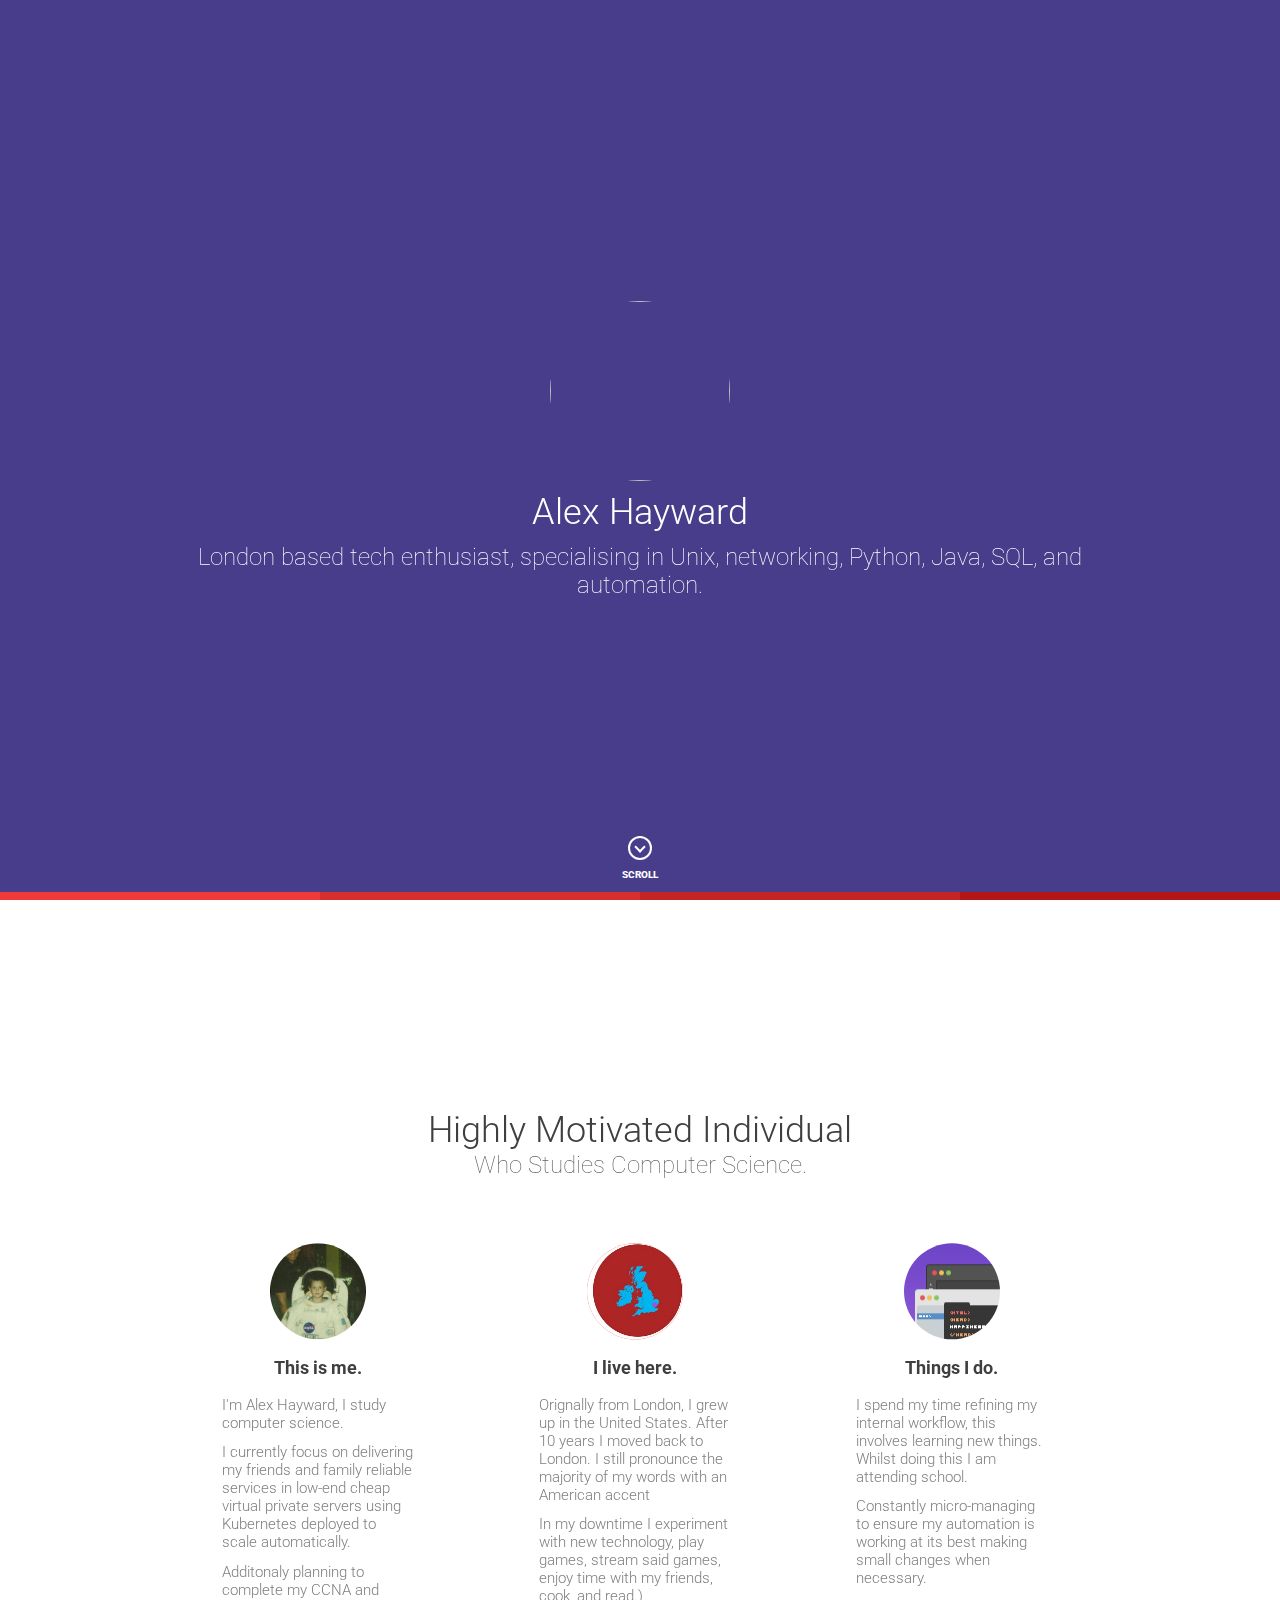
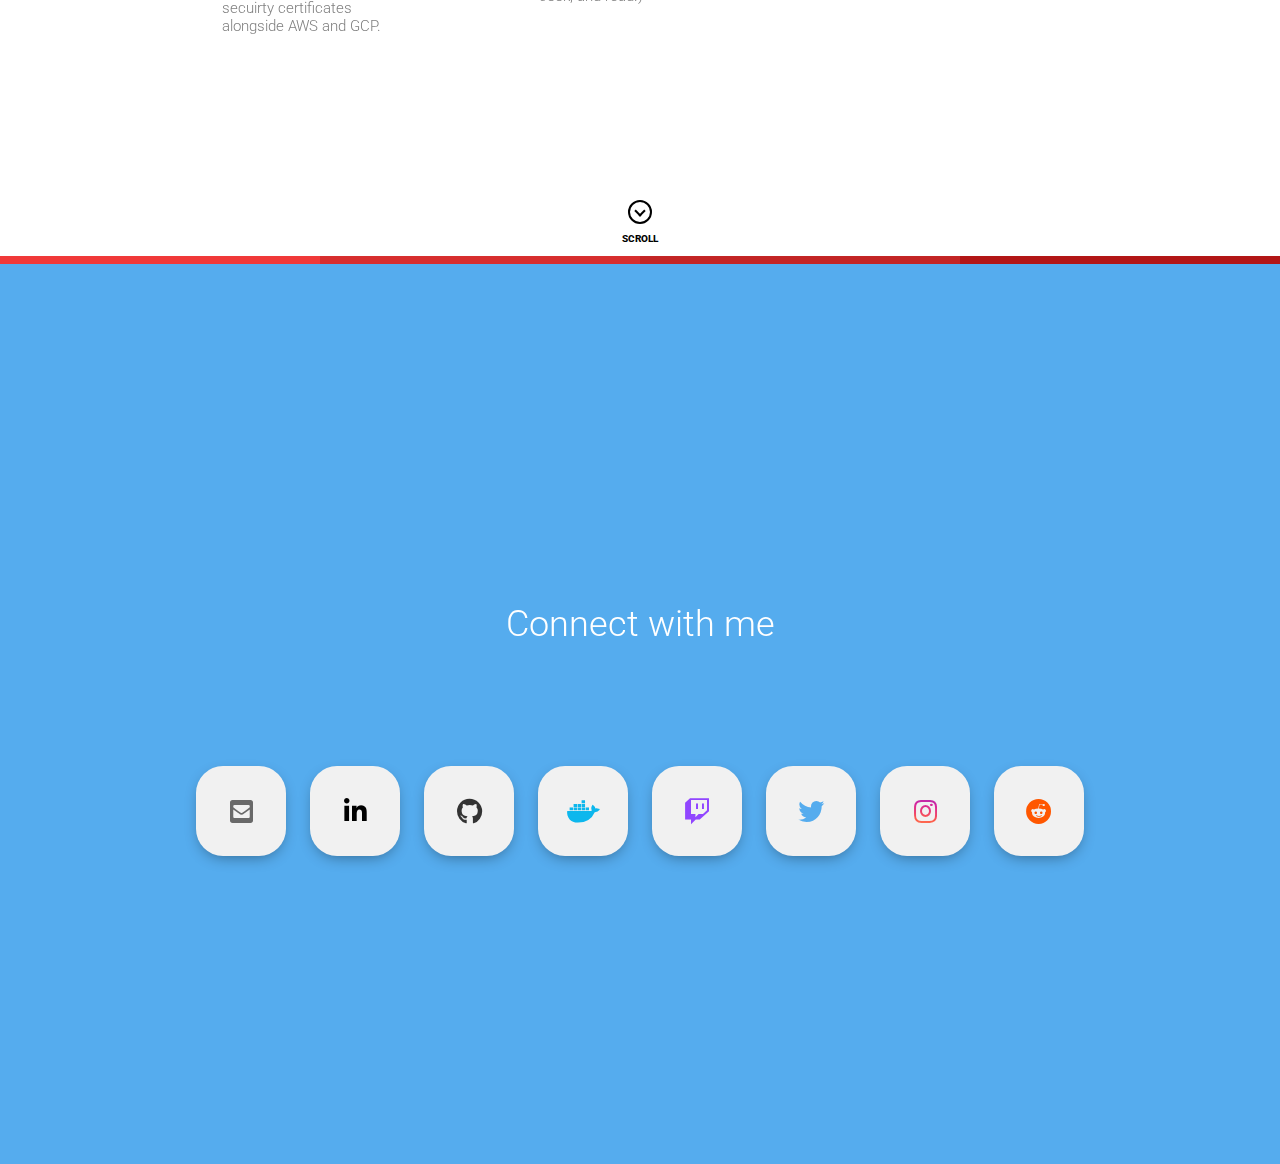
==== index.html @ 562342d7 "Add files via upload" ====
<!DOCTYPE html>
<html><head>
        <meta charset="UTF-8">
        <meta http-equiv="Content-Type" content="text/html; charset=UTF-8">
		<meta name="viewport" content="width=device-width,initial-scale=1">
		<title>Alex Hayward</title>
		
<meta property="og:site_name" content="Alex Hayward"/>
<meta property="og:title" content="Alex Hayward"/>
<meta property="og:url" content="https://www.alexhayward.me"/>
<meta property="og:type" content="website"/>
<meta property="og:description" content="Alex Hayward's website"/>
<meta itemprop="name" content="Alex Hayward"/>
<meta itemprop="url" content="https://www.alexhayward.me"/>
<meta itemprop="description" content="Alex Hayward's website"/>
<meta name="twitter:title" content="Alex Hayward"/>
<meta name="twitter:url" content="https://www.alexhayward.me"/>
<meta name="twitter:card" content="summary"/>
<meta name="twitter:description" content="Alex Hayward's website"/>
<meta name="description" content="Alex Hayward's website"/>
		
		

		<script src="Alex%20Hayward_files/analytics.js" async=""></script><script async="" src="Alex%20Hayward_files/analytics.js"></script><script src="Alex%20Hayward_files/jquery.js"></script>
		<script src="Alex%20Hayward_files/scroll.js"></script>
		<link rel="stylesheet" href="Alex%20Hayward_files/style.css">
		<link rel="stylesheet" href="https://use.fontawesome.com/releases/v5.4.1/css/all.css">
		<link rel="apple-touch-icon" sizes="57x57" href="https://i.imgur.com/lfGLzyb.png">
		<link rel="apple-touch-icon" sizes="60x60" href="https://i.imgur.com/lfGLzyb.png">
		<link rel="apple-touch-icon" sizes="72x72" href="https://i.imgur.com/lfGLzyb.png">
		<link rel="apple-touch-icon" sizes="76x76" href="https://i.imgur.com/lfGLzyb.png">
		<link rel="apple-touch-icon" sizes="114x114" href="https://i.imgur.com/lfGLzyb.png">
		<link rel="apple-touch-icon" sizes="120x120" href="https://i.imgur.com/lfGLzyb.png">
		<link rel="apple-touch-icon" sizes="144x144" href="https://i.imgur.com/lfGLzyb.png">
		<link rel="apple-touch-icon" sizes="152x152" href="https://i.imgur.com/lfGLzyb.png">
		<link rel="apple-touch-icon" sizes="180x180" href="https://i.imgur.com/lfGLzyb.png">
		<link rel="icon" type="image/png" sizes="192x192" href="https://i.imgur.com/lfGLzyb.png">
		<link rel="icon" type="image/png" sizes="32x32" href="https://i.imgur.com/lfGLzyb.png">
		<link rel="icon" type="image/png" sizes="96x96" href="https://i.imgur.com/lfGLzyb.png">
		<link rel="icon" type="image/png" sizes="16x16" href="https://i.imgur.com/lfGLzyb.png">
		<meta name="msapplication-TileColor" content="#18B68C">
		<meta name="msapplication-TileImage" content="/ms-icon-144x144.png">
		
	</head>
	<body class="tk-proxima-nova">
		<div id="home" class="page">
			<div class="container">
				<div class="vertical">
					<div id="logo">
							<img src="https://i.imgur.com/oc1xxhk.jpg" height="180" width="180">
					</div>
					<h1 style="color:white">Alex Hayward</h1>
					<h2 style="color:white">London based tech enthusiast, specialising in Unix, networking, Python, Java, SQL, and automation. </h2>
				</div>
			</div>
			<a href="#about" class="jk">
				<div class="bottom" style="color:white">
					<div class="scroll-down">
						<span id="chevron" class="chevron bottom"></span>
					</div>
					Scroll
					<div class="strip">
						<div class="red a"></div>
						<div class="red b"></div>
						<div class="red c"></div>
						<div class="red d"></div>
						<div class="red c"></div>
						<div class="red b"></div>
						<div class="red a"></div>
						<div class="red b"></div>
						<div class="red c"></div>
						<div class="red d"></div>
					</div>
				</div>
			</a>
		</div>
		<div id="about" class="page">
			<div class="container">
				<div class="a-vertical">
				<!--<h1>I <span class="cross">make</span> <span class="highlight">fix</span> stuff,</h1>-->
				<h1>Highly Motivated Individual</h1>
				<h2>Who Studies Computer Science.</h2>
					<ul class="sections">
						<li id="about-me">
							<div class="icon">
								<img id="me" src="Alex%20Hayward_files/me.png">
							</div>
							<h3>This is me.</h3>
							<div class="content">
								<p>I'm Alex Hayward, I study computer science.</p>
								<p>I currently focus on delivering my friends and family reliable services in low-end cheap virtual private servers using Kubernetes deployed to scale automatically.</p>
								<p>Additonaly planning to complete my CCNA and secuirty certificates alongside AWS and GCP. </p>
							</div>
						</li>
						<li id="about-location">
							<div class="icon">
								<img id="location" src="Alex%20Hayward_files/location.png">
								<div class="marker"></div>
							</div>
							<h3>I live here.</h3>
							<div class="content">
                                <p>Orignally from London, I grew up in the United States. After 10 years I moved back to London. I still pronounce the majority of my words with an American accent</p>
								<p>In my downtime I experiment with new technology, play games, stream said games, enjoy time with my friends, cook, and read.) </p>
                                
							</div>
						</li>
						<li id="about-do">
							<div class="icon">
								<img id="screen-demo" src="Alex%20Hayward_files/do.png">
							</div>
							<h3>Things I do.</h3>
							<div class="content">
								<p>I spend my time refining my internal workflow, this involves learning new things. Whilst doing this I am attending school.  </p>
							
								<p>Constantly micro-managing to ensure my automation is working at its best making small changes when necessary. </p>
								
							</div>
						</li>
					</ul>      
				</div>
			</div>
            
            
              <a href="#twitter" class="jk">
				<div class="bottom" style="color:black">
					<div class="scroll-down1">
						<span id="chevron1" class="chevron bottom"></span>
					</div>
					Scroll
					<div class="strip">
						<div class="red a"></div>
						<div class="red b"></div>
						<div class="red c"></div>
						<div class="red d"></div>
						<div class="red c"></div>
						<div class="red b"></div>
						<div class="red a"></div>
						<div class="red b"></div>
						<div class="red c"></div>
						<div class="red d"></div>
					</div>
				</div>
			</a>
            
            
            
            
        </div>

		<div id="twitter" class="page">
			<div class="container">
				<div class="t-vertical">
					
					
					<h1>Connect with me</h1>
                    <h2> </h2>
					<div class="middle">
					  <a class="btn" target="_blank"  href="mailto:%20alex@alexhayward.me">
						<i class="fas fa-envelope-square"></i> 
					  </a>
					  <a class="btn" target="_blank" href="https://www.linkedin.com/in/alexjhayward/">
						<i class="fab fa-linkedin-in"></i>
					  </a>
					  <a class="btn" target="_blank" href="https://github.com/Ducksonspeed">
						<i class="fab fa-github"></i>
					  </a>
					  <a class="btn" target="_blank" href="https://hub.docker.com/u/dishcleaner">
						<i class="fab fa-docker"></i>
					  </a>
					  <a class="btn" target="_blank" href="https://www.twitch.tv/ducksonspeeed">
						<i class="fab fa-twitch"></i>
					  </a>
					  <a class="btn" target="_blank" href="https://twitter.com/Ducksonspeed">
					  <i class="fab fa-twitter"></i>
					  </a>
					  <a class="btn" target="_blank" href="https://www.instagram.com/alex_hayward96/">
					  <i class="fab fa-instagram"></i>
					  </a>
					  <a class="btn" target="_blank" href="https://www.reddit.com/user/Ducksonspeed/">
					  <i class="fab fa-reddit"></i>
					  </a>
					</div>
					  
				</div>
			</div>
		</div>
		<!--
		<div id="footer">
			<div class="container">
				<div class="vertical">
					<p>whatup</p>
				</div>
			</div>
		</div>
	-->
		

		<script>
		  (function(i,s,o,g,r,a,m){i['GoogleAnalyticsObject']=r;i[r]=i[r]||function(){
		  (i[r].q=i[r].q||[]).push(arguments)},i[r].l=1*new Date();a=s.createElement(o),
		  m=s.getElementsByTagName(o)[0];a.async=1;a.src=g;m.parentNode.insertBefore(a,m)
		  })(window,document,'script','//www.google-analytics.com/analytics.js','ga');
		  ga('create', 'UA-60052556-1', 'auto');
		  ga('send', 'pageview');
		</script>
	
</body></html>
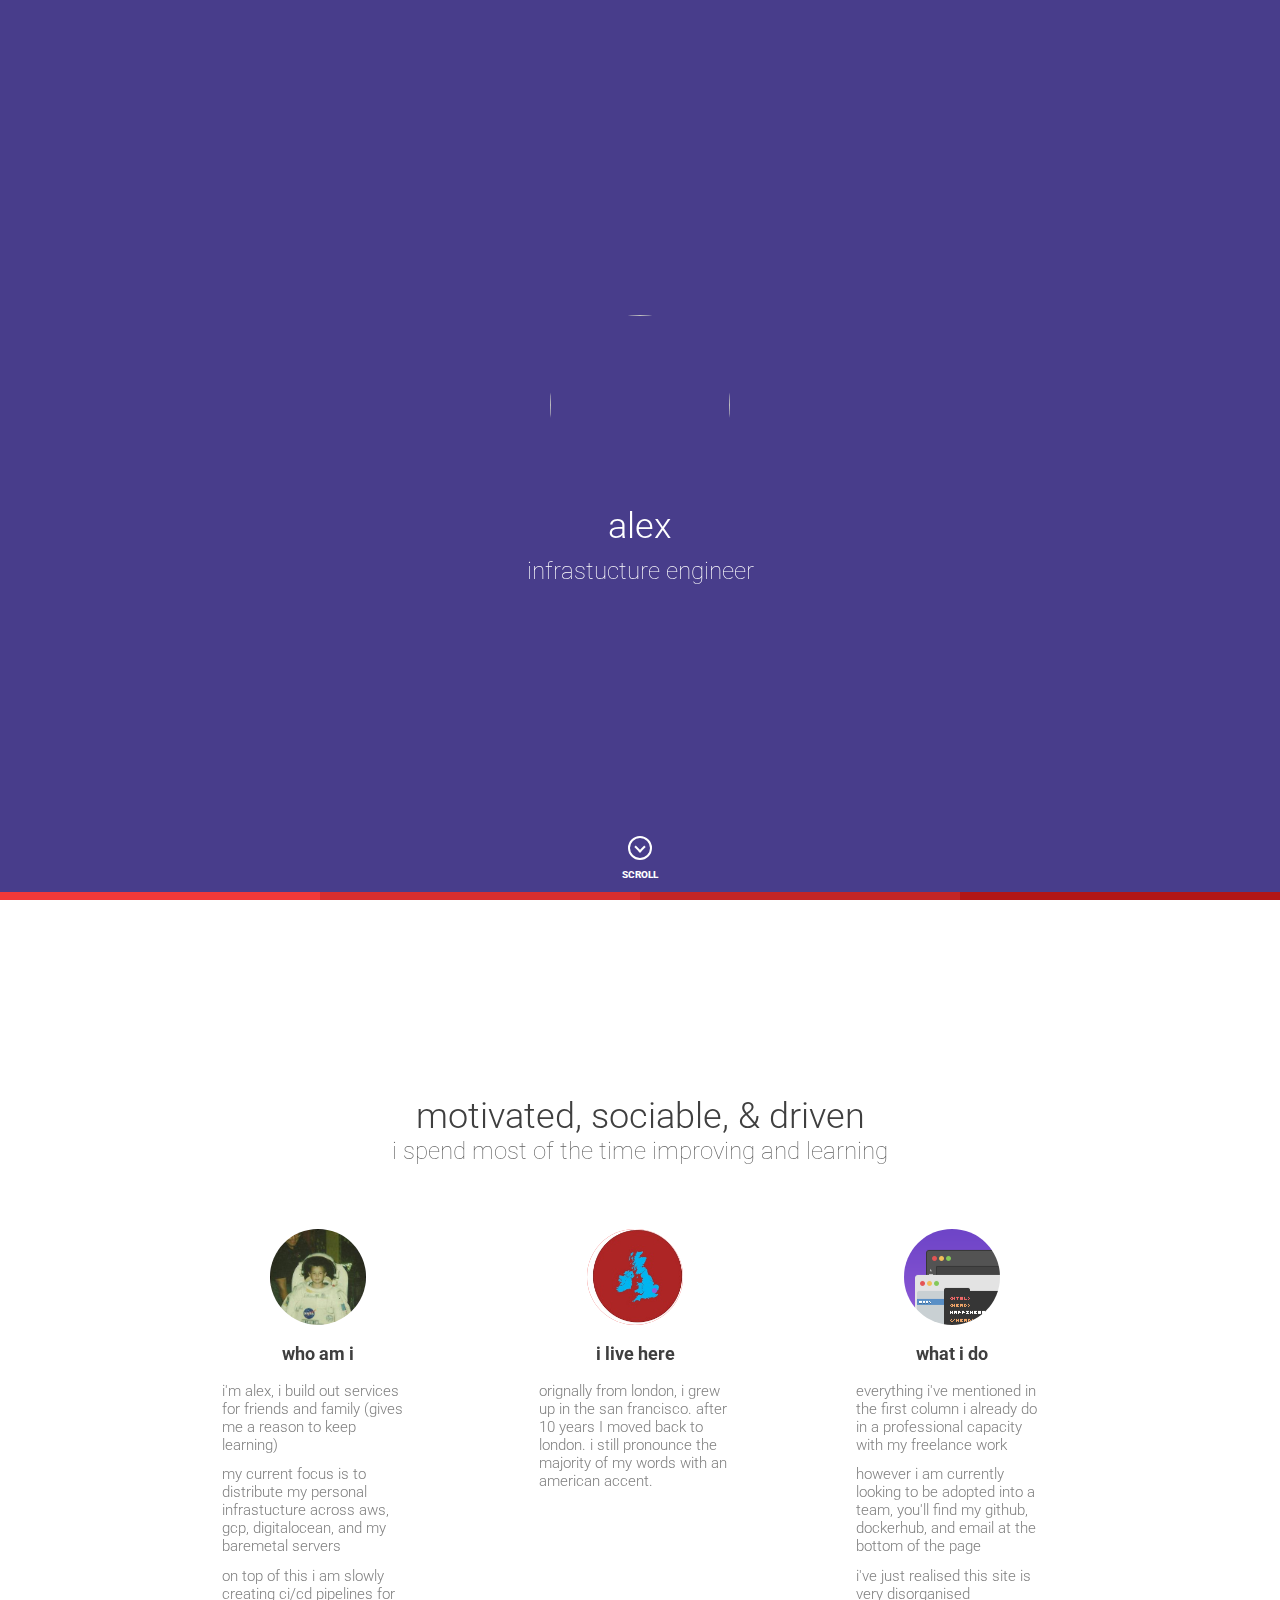
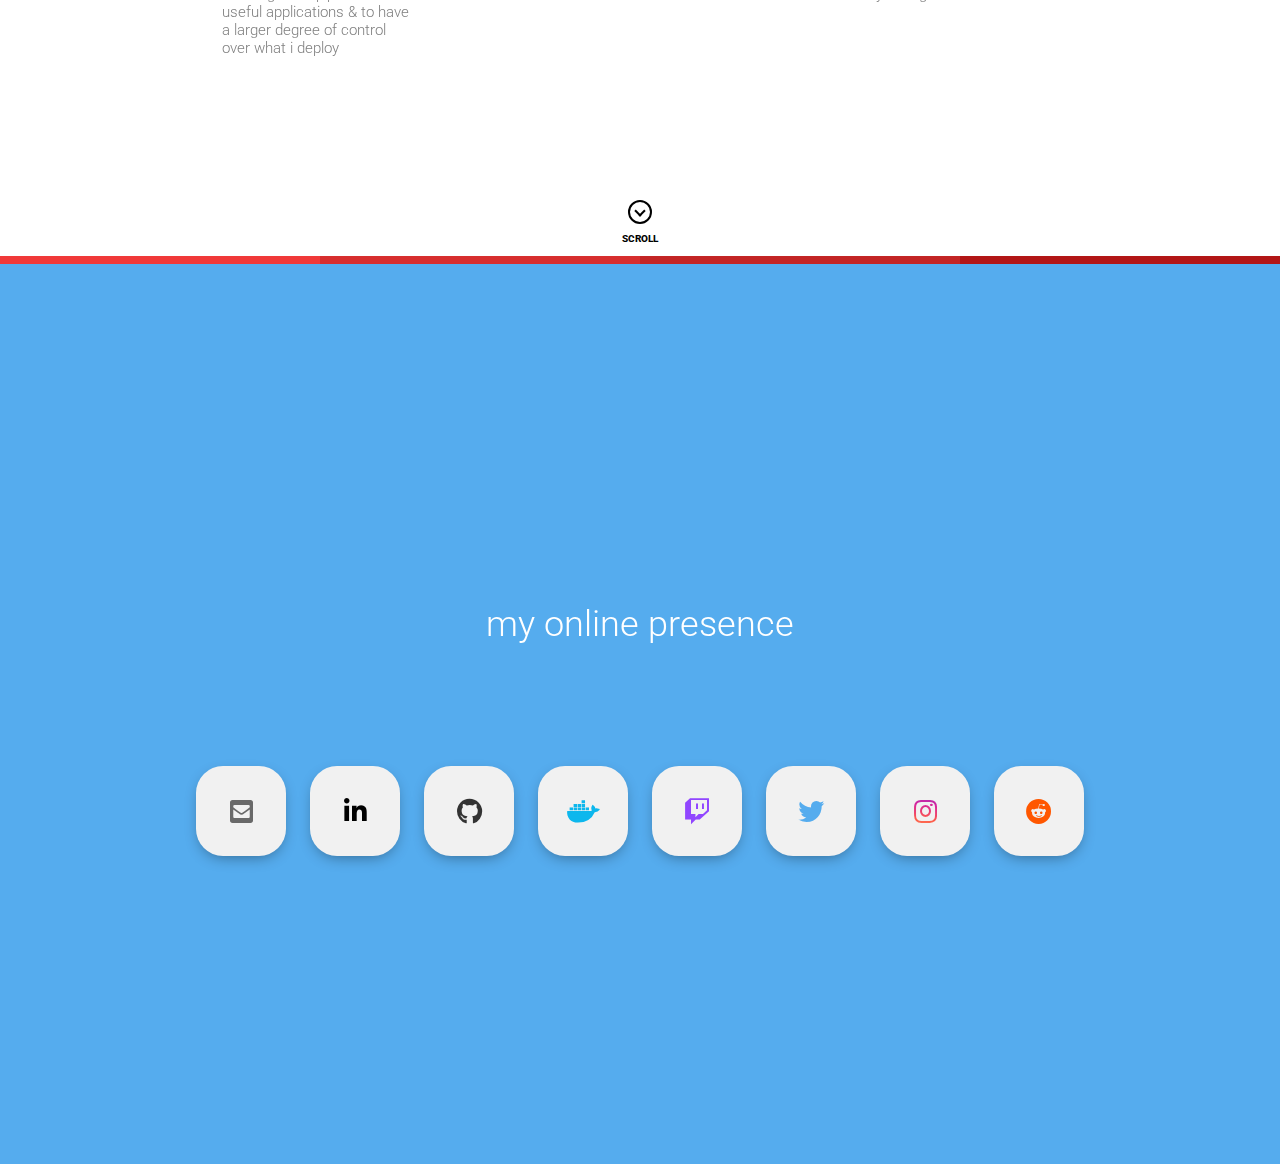
==== commit d68d0b20: "Update index.html" ====
--- a/index.html
+++ b/index.html
@@ -3,10 +3,10 @@
         <meta charset="UTF-8">
         <meta http-equiv="Content-Type" content="text/html; charset=UTF-8">
 		<meta name="viewport" content="width=device-width,initial-scale=1">
-		<title>Alex Hayward</title>
-		
-<meta property="og:site_name" content="Alex Hayward"/>
-<meta property="og:title" content="Alex Hayward"/>
+		<title>alex hayward</title>
+		
+<meta property="og:site_name" content="alex hayward"/>
+<meta property="og:title" content="alex hayward"/>
 <meta property="og:url" content="https://www.alexhayward.me"/>
 <meta property="og:type" content="website"/>
 <meta property="og:description" content="Alex Hayward's website"/>
@@ -47,10 +47,10 @@
 			<div class="container">
 				<div class="vertical">
 					<div id="logo">
-							<img src="https://i.imgur.com/oc1xxhk.jpg" height="180" width="180">
-					</div>
-					<h1 style="color:white">Alex Hayward</h1>
-					<h2 style="color:white">London based tech enthusiast, specialising in Unix, networking, Python, Java, SQL, and automation. </h2>
+							<img src="https://i.imgur.com/AZseHwY.jpg" height="220" width="180">
+					</div>
+					<h1 style="color:white">alex</h1>
+					<h2 style="color:white">infrastucture engineer </h2>
 				</div>
 			</div>
 			<a href="#about" class="jk">
@@ -78,18 +78,18 @@
 			<div class="container">
 				<div class="a-vertical">
 				<!--<h1>I <span class="cross">make</span> <span class="highlight">fix</span> stuff,</h1>-->
-				<h1>Highly Motivated Individual</h1>
-				<h2>Who Studies Computer Science.</h2>
+				<h1>motivated, sociable, & driven  </h1>
+				<h2>i spend most of the time improving and learning</h2>
 					<ul class="sections">
 						<li id="about-me">
 							<div class="icon">
 								<img id="me" src="Alex%20Hayward_files/me.png">
 							</div>
-							<h3>This is me.</h3>
+							<h3>who am i</h3>
 							<div class="content">
-								<p>I'm Alex Hayward, I study computer science.</p>
-								<p>I currently focus on delivering my friends and family reliable services in low-end cheap virtual private servers using Kubernetes deployed to scale automatically.</p>
-								<p>Additonaly planning to complete my CCNA and secuirty certificates alongside AWS and GCP. </p>
+								<p>i'm alex, i build out services for friends and family (gives me a reason to keep learning) </p>
+								<p>my current focus is to distribute my personal infrastucture across aws, gcp, digitalocean, and my baremetal servers</p>
+								<p>on top of this i am slowly creating ci/cd pipelines for useful applications & to have a larger degree of control over what i deploy </p>
 							</div>
 						</li>
 						<li id="about-location">
@@ -97,10 +97,10 @@
 								<img id="location" src="Alex%20Hayward_files/location.png">
 								<div class="marker"></div>
 							</div>
-							<h3>I live here.</h3>
+							<h3>i live here</h3>
 							<div class="content">
-                                <p>Orignally from London, I grew up in the United States. After 10 years I moved back to London. I still pronounce the majority of my words with an American accent</p>
-								<p>In my downtime I experiment with new technology, play games, stream said games, enjoy time with my friends, cook, and read.) </p>
+                                <p>orignally from london, i grew up in the san francisco. after 10 years I moved back to london. i still pronounce the majority of my words with an american accent. </p>
+				
                                 
 							</div>
 						</li>
@@ -108,11 +108,13 @@
 							<div class="icon">
 								<img id="screen-demo" src="Alex%20Hayward_files/do.png">
 							</div>
-							<h3>Things I do.</h3>
+							<h3>what i do</h3>
 							<div class="content">
-								<p>I spend my time refining my internal workflow, this involves learning new things. Whilst doing this I am attending school.  </p>
+								<p>everything i've mentioned in the first column i already do in a professional capacity with my freelance work  </p>
 							
-								<p>Constantly micro-managing to ensure my automation is working at its best making small changes when necessary. </p>
+                                <p>however i am currently looking to be adopted into a team, you'll find my github, dockerhub, and email at the bottom of the page</p>
+                                
+                                <p>i've just realised this site is very disorganised </p>
 								
 							</div>
 						</li>
@@ -152,7 +154,7 @@
 				<div class="t-vertical">
 					
 					
-					<h1>Connect with me</h1>
+					<h1>my online presence</h1>
                     <h2> </h2>
 					<div class="middle">
 					  <a class="btn" target="_blank"  href="mailto:%20alex@alexhayward.me">
@@ -167,7 +169,7 @@
 					  <a class="btn" target="_blank" href="https://hub.docker.com/u/dishcleaner">
 						<i class="fab fa-docker"></i>
 					  </a>
-					  <a class="btn" target="_blank" href="https://www.twitch.tv/ducksonspeeed">
+					  <a class="btn" target="_blank" href="https://www.twitch.tv/dishcleanur">
 						<i class="fab fa-twitch"></i>
 					  </a>
 					  <a class="btn" target="_blank" href="https://twitter.com/Ducksonspeed">
@@ -204,4 +206,4 @@
 		  ga('send', 'pageview');
 		</script>
 	
-</body></html>+</body></html>
